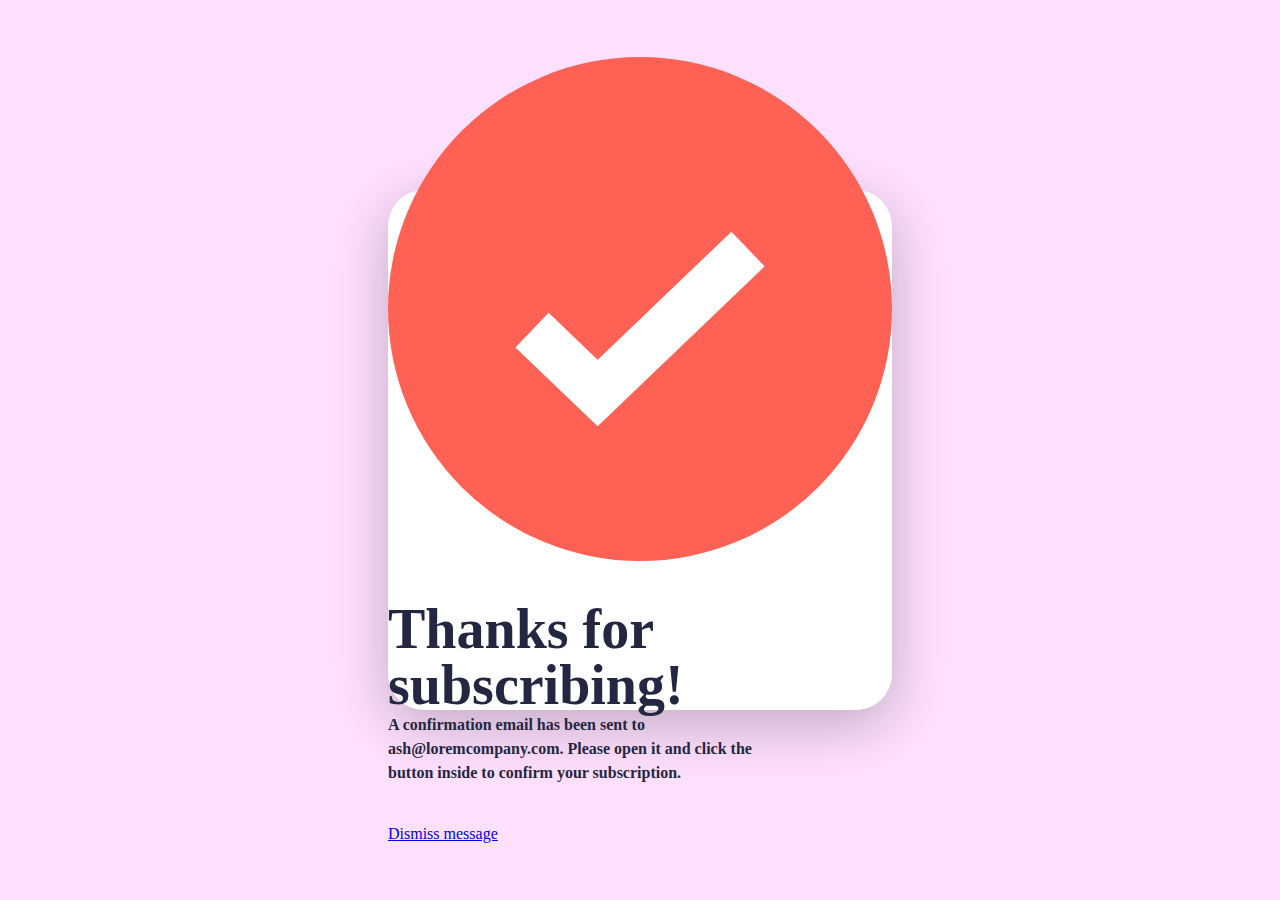
==== thanksgiving.html @ 4c12ada8 "homework 14" ====
<!DOCTYPE html>
<html lang="en">
  <head>
    <meta charset="UTF-8" />
    <meta name="viewport" content="width=device-width, initial-scale=1.0" />
    <link rel="stylesheet" href="stylethanks.css" />
    <link rel="preconnect" href="https://fonts.googleapis.com" />
    <link rel="preconnect" href="https://fonts.gstatic.com" crossorigin />
    <link
      href="https://fonts.googleapis.com/css2?family=Roboto:ital,wght@0,100;0,300;0,400;0,500;0,700;0,900;1,100;1,300;1,400;1,500;1,700;1,900&display=swap"
      rel="stylesheet"
    />
    <title>Document</title>
  </head>
  <body>
    <div class="main_box">
        <img src="./images/check.svg" alt="check_logo">
        <div class="text_box">
            <h1 class="heading">Thanks for subscribing!</h1>
            <p class="un_text">A confirmation email has been sent to <b>ash@loremcompany.com.</b> Please open it and click the button inside to confirm your subscription.</p>
        </div>
        <div class="btn_box">
            <a href="./index.html">Dismiss message</a>
        </div>
    </div>
  </body>
</html>
---- stylethanks.css ----
* {
  box-sizing: border-box;
  margin: 0;
}
body {
  display: flex;
  align-items: center;
  justify-content: center;
  height: 100vh;
  background-color: rgb(255, 224, 255);
}
.main_box {
  width: 504px;
  height: 520px;
  flex-shrink: 0;
  border-radius: 36px;
  background: #fff;
  box-shadow: 0px 15px 60px 0px rgba(0, 0, 0, 0.25);
  display: flex;
  justify-content: center;
  flex-direction: column;
  gap: 40px;
}
.heading {
  color: var(--Dark-Navy, #242742);
  font-feature-settings: "liga" off, "clig" off;
  font-family: "Roboto" sans-serif;
  font-size: 56px;
  font-style: normal;
  font-weight: 700;
  line-height: 100%;
  width: 376px;
}
.un_text {
  color: var(--Dark-Navy, #242742);
  font-feature-settings: "liga" off, "clig" off;
  font-family: "Roboto" sans-serif;
  font-size: 16px;
  font-style: normal;
  font-weight: 700;
  line-height: 150%;
  width:376px;
}
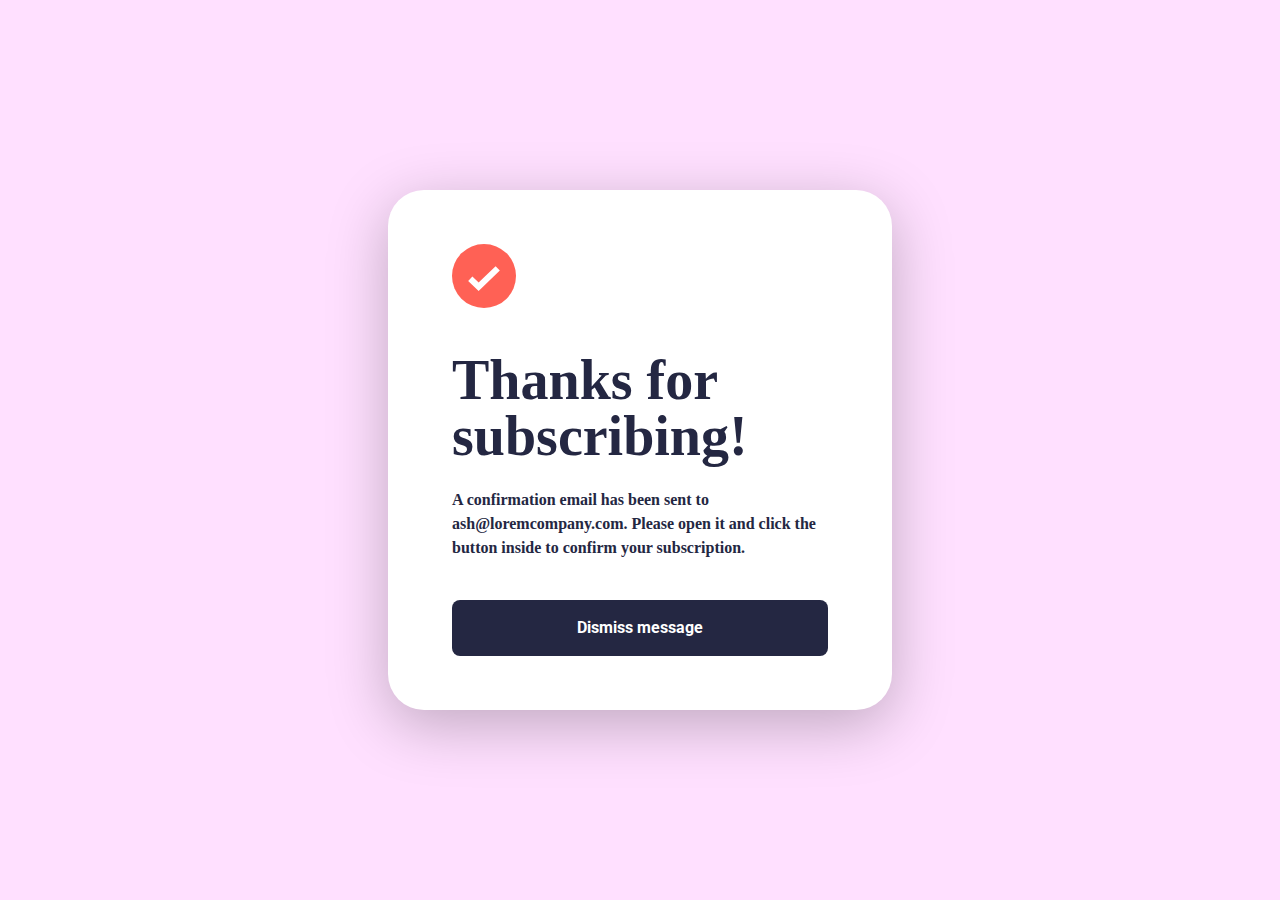
==== commit 6a0403c6: "homework 14" ====
--- a/thanksgiving.html
+++ b/thanksgiving.html
@@ -14,13 +14,13 @@
   </head>
   <body>
     <div class="main_box">
-        <img src="./images/check.svg" alt="check_logo">
+        <div class="img_box"><img src="./images/check.svg" alt="check_logo"></div>
         <div class="text_box">
             <h1 class="heading">Thanks for subscribing!</h1>
-            <p class="un_text">A confirmation email has been sent to <b>ash@loremcompany.com.</b> Please open it and click the button inside to confirm your subscription.</p>
+            <p class="un_text">A confirmation email has been sent to <span class="mail">ash@loremcompany.com.</span> Please open it and click the button inside to confirm your subscription.</p>
         </div>
         <div class="btn_box">
-            <a href="./index.html">Dismiss message</a>
+            <a class="link" href="./index.html">Dismiss message</a>
         </div>
     </div>
   </body>
--- a/stylethanks.css
+++ b/stylethanks.css
@@ -18,6 +18,7 @@
   box-shadow: 0px 15px 60px 0px rgba(0, 0, 0, 0.25);
   display: flex;
   justify-content: center;
+  align-items: center;
   flex-direction: column;
   gap: 40px;
 }
@@ -37,7 +38,60 @@
   font-family: "Roboto" sans-serif;
   font-size: 16px;
   font-style: normal;
+  font-weight: 600;
+  line-height: 150%;
+  width: 376px;
+}
+img {
+  width: 64px;
+  height: 64px;
+}
+.text_box {
+  display: flex;
+  flex-direction: column;
+  align-items: center;
+  gap: 24px;
+}
+.img_box {
+  width: 376px;
+}
+.btn_box {
+  width: 376px;
+  height: 56px;
+  flex-shrink: 0;
+  border-radius: 8px;
+  background: var(--Dark-Navy, #242742);
+  display: flex;
+  justify-content: center;
+  align-items: center;
+  transition:1s;
+}
+.link {
+  color: var(--White, #fff);
+  text-align: center;
+  font-feature-settings: "liga" off, "clig" off;
+  font-family: "roboto", sans-serif;
+  font-size: 16px;
+  font-style: normal;
   font-weight: 700;
   line-height: 150%;
-  width:376px;
+  text-decoration: none;
 }
+.btn_box:hover {
+  border-radius: 8px;
+  background: var(
+    --Gradient-1,
+    linear-gradient(204deg, #ff6a3a 0%, #ff527b 100%)
+  );
+  box-shadow: 0px 16px 32px 0px rgba(255, 97, 85, 0.5);
+  transition: 3s;
+}
+.mail {
+  color: var(--Dark-Navy, #242742);
+  font-feature-settings: "liga" off, "clig" off;
+  font-family: "Roboto" sans-serif;
+  font-size: 16px;
+  font-style: normal;
+  font-weight: 700;
+  line-height: 150%;
+}
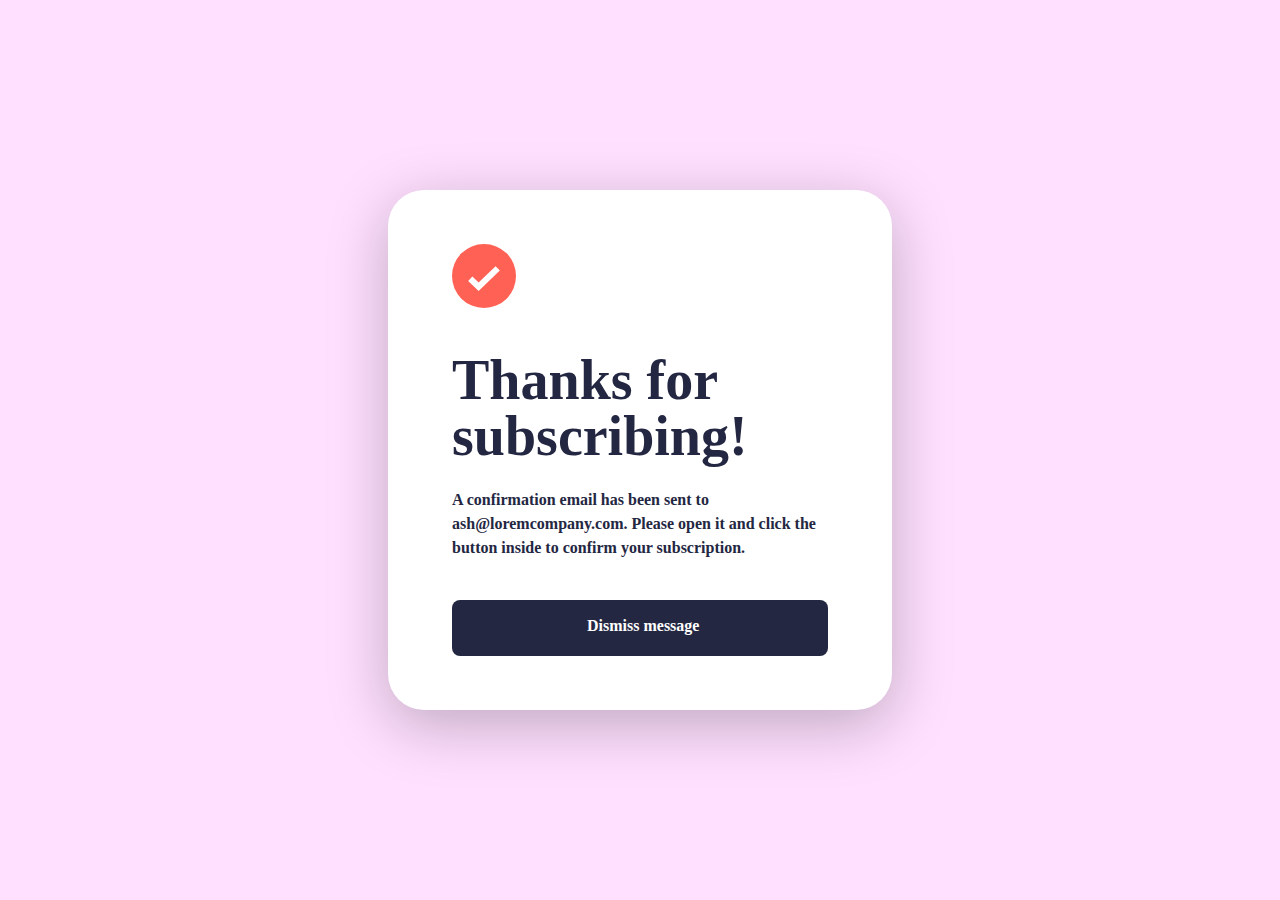
==== commit f61ba769: "homework 14" ====
--- a/thanksgiving.html
+++ b/thanksgiving.html
@@ -19,9 +19,7 @@
             <h1 class="heading">Thanks for subscribing!</h1>
             <p class="un_text">A confirmation email has been sent to <span class="mail">ash@loremcompany.com.</span> Please open it and click the button inside to confirm your subscription.</p>
         </div>
-        <div class="btn_box">
             <a class="link" href="./index.html">Dismiss message</a>
-        </div>
     </div>
   </body>
 </html>
--- a/stylethanks.css
+++ b/stylethanks.css
@@ -55,27 +55,21 @@
 .img_box {
   width: 376px;
 }
-.btn_box {
+
+.link {
+  color: white;
+  border-radius: 8px;
+  background: var(--Dark-Navy, #242742);
+  text-decoration: none;
+  font-weight: bold;
+  padding-left:135px;
+  padding-top:14px;
   width: 376px;
   height: 56px;
-  flex-shrink: 0;
-  border-radius: 8px;
-  background: var(--Dark-Navy, #242742);
-  display: flex;
-  justify-content: center;
-  align-items: center;
-  transition:1s;
-}
-.link {
-  color: var(--White, #fff);
-  text-align: center;
-  font-feature-settings: "liga" off, "clig" off;
-  font-family: "roboto", sans-serif;
   font-size: 16px;
   font-style: normal;
   font-weight: 700;
   line-height: 150%;
-  text-decoration: none;
 }
 .btn_box:hover {
   border-radius: 8px;
@@ -95,3 +89,63 @@
   font-weight: 700;
   line-height: 150%;
 }
+@media (max-width: 376px) {
+  body {
+    display: block;
+    background-color: #fff;
+    max-width: 375px;
+    border-radius: 0px;
+  }
+  .main_box {
+    max-width: 375px;
+    border-radius: 0px;
+    background: #fff;
+    display: flex;
+    justify-content: center;
+    align-items: center;
+    flex-direction: column;
+    gap: 40px;
+    padding: 24px;
+    height: auto;
+  }
+  .heading {
+    color: var(--Dark-Navy, #242742);
+    font-feature-settings: "liga" off, "clig" off;
+    font-family: "Roboto" sans-serif;
+    font-size: 40px;
+    font-style: normal;
+    font-weight: 700;
+    line-height: 100%;
+    width: 327px;
+  }
+  .un_text {
+    color: var(--Dark-Navy, #242742);
+    font-feature-settings: "liga" off, "clig" off;
+    font-family: "roboto" sans-serif;
+    font-size: 16px;
+    font-style: normal;
+    font-weight: 400;
+    line-height: 150%;
+    width: 327px;
+  }
+  .img_box{
+    width:327px ;
+    padding-top: 149px;
+  }
+  .link {
+    color: white;
+    border-radius: 8px;
+    background: var(--Dark-Navy, #242742);
+    text-decoration: none;
+    font-weight: bold;
+    padding-left: 113px;
+    padding-top: 14px;
+    width: 327px;
+    height: 56px;
+    font-size: 16px;
+    font-style: normal;
+    font-weight: 700;
+    line-height: 150%;
+    margin-top: 213px;
+  }
+}
